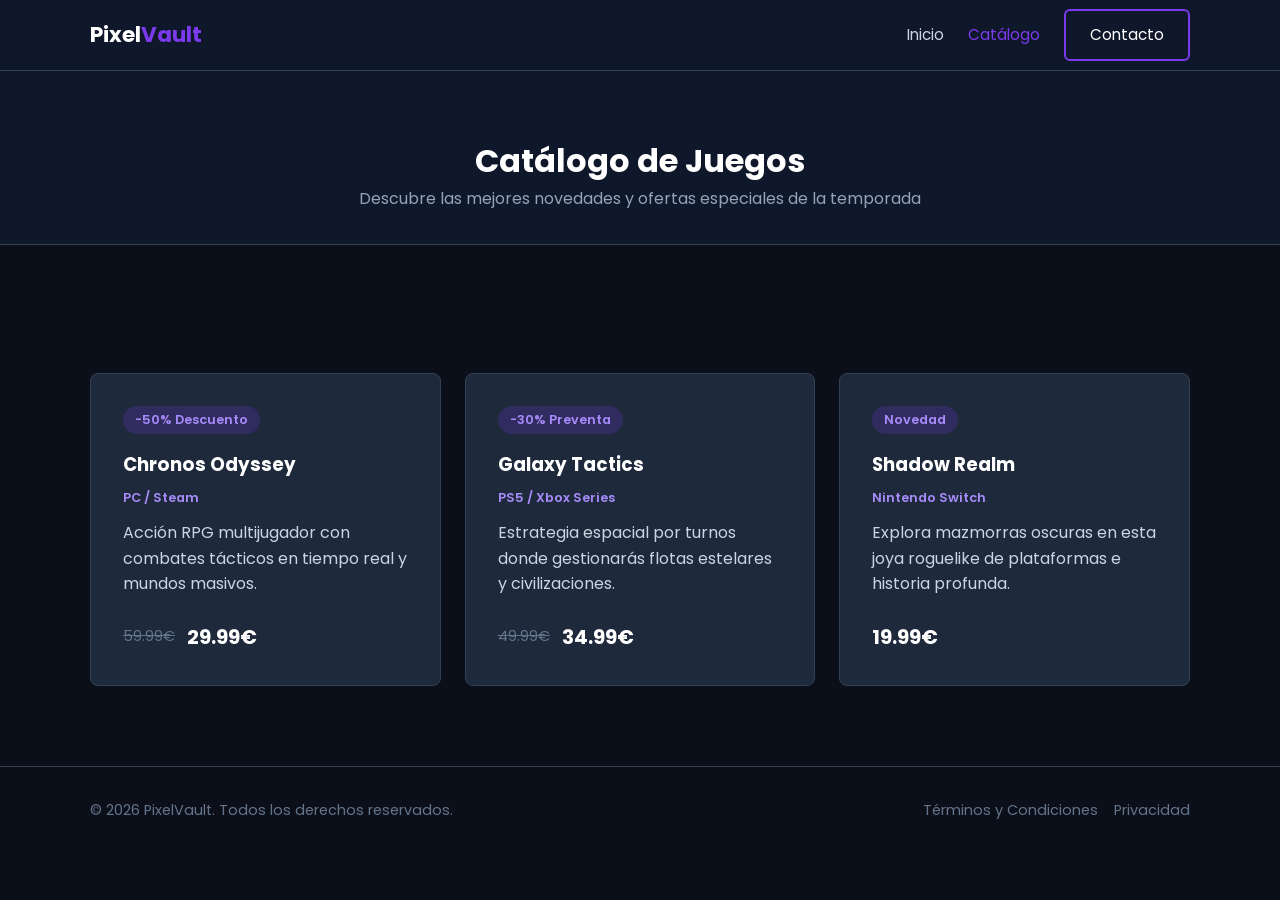
==== catalogo.html @ 60fe0678 "Práctica 3. Creación página web" ====
<!DOCTYPE html>
<html lang="es">
<head>
    <meta charset="UTF-8">
    <meta name="viewport" content="width=device-width, initial-scale=1.0">
    <title>PixelVault &bull; Catálogo de Videojuegos</title>
    <link rel="preconnect" href="https://fonts.googleapis.com">
    <link rel="preconnect" href="https://fonts.gstatic.com" crossorigin>
    <link href="https://fonts.googleapis.com/css2?family=Poppins:wght@300;400;600;700&display=swap" rel="stylesheet">
    <link rel="stylesheet" href="styles.css">
</head>
<body>

    <header class="header">
        <div class="container navbar">
            <a href="index.html" class="brand-logo">Pixel<span>Vault</span></a>
            <nav class="nav-links">
                <a href="index.html">Inicio</a>
                <a href="catalogo.html" class="active">Catálogo</a>
                <a href="contacto.html" class="btn btn-outline">Contacto</a>
            </nav>
        </div>
    </header>

    <main>
        <section class="page-header">
            <div class="container">
                <h1>Catálogo de Juegos</h1>
                <p>Descubre las mejores novedades y ofertas especiales de la temporada</p>
            </div>
        </section>

        <section class="catalog-section">
            <div class="container">
                <div class="cards-grid">
                    <article class="card catalog-card">
                        <div class="card-badge">-50% Descuento</div>
                        <h3>Chronos Odyssey</h3>
                        <p class="platform-tag">PC / Steam</p>
                        <p>Acción RPG multijugador con combates tácticos en tiempo real y mundos masivos.</p>
                        <div class="price-box">
                            <span class="old-price">59.99€</span>
                            <span class="price">29.99€</span>
                        </div>
                    </article>

                    <article class="card catalog-card">
                        <div class="card-badge">-30% Preventa</div>
                        <h3>Galaxy Tactics</h3>
                        <p class="platform-tag">PS5 / Xbox Series</p>
                        <p>Estrategia espacial por turnos donde gestionarás flotas estelares y civilizaciones.</p>
                        <div class="price-box">
                            <span class="old-price">49.99€</span>
                            <span class="price">34.99€</span>
                        </div>
                    </article>

                    <article class="card catalog-card">
                        <div class="card-badge">Novedad</div>
                        <h3>Shadow Realm</h3>
                        <p class="platform-tag">Nintendo Switch</p>
                        <p>Explora mazmorras oscuras en esta joya roguelike de plataformas e historia profunda.</p>
                        <div class="price-box">
                            <span class="price">19.99€</span>
                        </div>
                    </article>
                </div>
            </div>
        </section>
    </main>

    <footer class="footer">
        <div class="container footer-content">
            <p>&copy; 2026 PixelVault. Todos los derechos reservados.</p>
            <div class="footer-links">
                <a href="#">Términos y Condiciones</a>
                <a href="#">Privacidad</a>
            </div>
        </div>
    </footer>

</body>
</html>
---- styles.css ----
:root {
    --primary: #7c3aed;
    --primary-hover: #6d28d9;
    --dark: #0f172a;
    --text: #cbd5e1;
    --light-bg: #1e293b;
    --white: #ffffff;
    --border: #334155;
    --font-main: 'Poppins', sans-serif;
    --transition: all 0.25s ease;
}

* {
    margin: 0;
    padding: 0;
    box-sizing: border-box;
}

body {
    font-family: var(--font-main);
    color: var(--text);
    background-color: #0b0f19;
    line-height: 1.6;
}

a {
    text-decoration: none;
    color: inherit;
}

.container {
    width: 90%;
    max-width: 1100px;
    margin: 0 auto;
}

.btn {
    display: inline-block;
    padding: 0.75rem 1.5rem;
    border-radius: 6px;
    font-weight: 600;
    font-size: 0.95rem;
    cursor: pointer;
    transition: var(--transition);
    border: 2px solid transparent;
}

.btn-primary {
    background-color: var(--primary);
    color: var(--white);
}

.btn-primary:hover {
    background-color: var(--primary-hover);
}

.btn-secondary {
    background-color: var(--light-bg);
    color: var(--white);
    border-color: var(--border);
}

.btn-secondary:hover {
    background-color: #334155;
}

.btn-outline {
    border-color: var(--primary);
    color: var(--white);
}

.btn-outline:hover {
    background-color: var(--primary);
    color: var(--white);
}

.btn-block {
    width: 100%;
}

.header {
    background-color: #0f172a;
    border-bottom: 1px solid var(--border);
    position: sticky;
    top: 0;
    z-index: 100;
}

.navbar {
    display: flex;
    justify-content: space-between;
    align-items: center;
    height: 70px;
}

.brand-logo {
    font-size: 1.35rem;
    font-weight: 700;
    color: var(--white);
}

.brand-logo span {
    color: var(--primary);
}

.nav-links {
    display: flex;
    align-items: center;
    gap: 1.5rem;
}

.nav-links a {
    font-size: 0.95rem;
    font-weight: 400;
    transition: var(--transition);
}

.nav-links a:hover,
.nav-links a.active {
    color: var(--primary);
}

.hero {
    padding: 5rem 0;
    background-color: #0f172a;
}

.hero-content {
    display: flex;
    align-items: center;
    justify-content: space-between;
    gap: 3rem;
}

.hero-text {
    flex: 1;
}

.hero-text h1 {
    font-size: 2.5rem;
    color: var(--white);
    line-height: 1.2;
    margin-bottom: 1rem;
}

.hero-text p {
    font-size: 1.1rem;
    margin-bottom: 1.8rem;
    color: #94a3b8;
}

.hero-actions {
    display: flex;
    gap: 1rem;
}

.hero-card {
    flex: 0.8;
    background-color: var(--light-bg);
    padding: 2.5rem;
    border-radius: 12px;
    border: 1px solid var(--border);
    box-shadow: 0 10px 25px -5px rgba(0, 0, 0, 0.3);
}

.card-badge {
    display: inline-block;
    padding: 0.25rem 0.75rem;
    background-color: rgba(124, 58, 237, 0.2);
    color: #a78bfa;
    font-size: 0.8rem;
    font-weight: 600;
    border-radius: 20px;
    margin-bottom: 1rem;
}

.hero-card h3 {
    font-size: 1.3rem;
    color: var(--white);
    margin-bottom: 0.5rem;
}

.services, .catalog-section {
    padding: 5rem 0;
}

.section-title, .page-header {
    text-align: center;
    margin-bottom: 3rem;
}

.page-header {
    padding: 4rem 0 2rem;
    background-color: #0f172a;
    border-bottom: 1px solid var(--border);
}

.section-title h2, .page-header h1 {
    font-size: 2rem;
    color: var(--white);
}

.section-title p, .page-header p {
    color: #94a3b8;
}

.cards-grid {
    display: flex;
    gap: 1.5rem;
    justify-content: space-between;
}

.card {
    flex: 1;
    background-color: var(--light-bg);
    padding: 2rem;
    border: 1px solid var(--border);
    border-radius: 8px;
    transition: var(--transition);
}

.card:hover {
    border-color: var(--primary);
    transform: translateY(-4px);
}

.card-icon {
    font-size: 0.85rem;
    font-weight: 700;
    background-color: var(--primary);
    color: var(--white);
    width: 45px;
    height: 45px;
    display: flex;
    align-items: center;
    justify-content: center;
    border-radius: 8px;
    margin-bottom: 1rem;
}

.card h3 {
    font-size: 1.15rem;
    color: var(--white);
    margin-bottom: 0.5rem;
}

.platform-tag {
    font-size: 0.8rem;
    color: #a78bfa;
    font-weight: 600;
    margin-bottom: 0.75rem;
}

.price-box {
    margin-top: 1.5rem;
    display: flex;
    align-items: center;
    gap: 0.75rem;
}

.old-price {
    text-decoration: line-through;
    color: #64748b;
    font-size: 0.9rem;
}

.price {
    font-size: 1.25rem;
    font-weight: 700;
    color: var(--white);
}

.contact {
    padding: 5rem 0;
}

.contact-box {
    display: flex;
    gap: 3rem;
    background-color: var(--light-bg);
    border: 1px solid var(--border);
    padding: 3rem;
    border-radius: 12px;
}

.contact-info {
    flex: 1;
}

.contact-info h2 {
    font-size: 1.8rem;
    color: var(--white);
    margin-bottom: 1rem;
}

.contact-info p {
    color: #94a3b8;
    margin-bottom: 2rem;
}

.info-item {
    margin-bottom: 0.75rem;
}

.contact-form {
    flex: 1;
    display: flex;
    flex-direction: column;
    gap: 1.2rem;
}

.form-group {
    display: flex;
    flex-direction: column;
    gap: 0.4rem;
}

.form-group label {
    font-size: 0.9rem;
    font-weight: 600;
    color: var(--white);
}

.form-group input,
.form-group textarea {
    padding: 0.75rem;
    border: 1px solid var(--border);
    border-radius: 6px;
    font-family: inherit;
    font-size: 0.95rem;
    background-color: #0b0f19;
    color: var(--white);
    outline: none;
    transition: var(--transition);
}

.form-group input:focus,
.form-group textarea:focus {
    border-color: var(--primary);
}

.footer {
    background-color: #0b0f19;
    color: #64748b;
    padding: 2rem 0;
    font-size: 0.9rem;
    border-top: 1px solid var(--border);
}

.footer-content {
    display: flex;
    justify-content: space-between;
    align-items: center;
}

.footer-links {
    display: flex;
    gap: 1rem;
}

.footer-links a:hover {
    color: var(--white);
}

@media (max-width: 768px) {
    .navbar,
    .hero-content,
    .cards-grid,
    .contact-box,
    .footer-content {
        flex-direction: column;
        text-align: center;
    }

    .hero-actions {
        justify-content: center;
    }

    .contact-info {
        text-align: left;
    }

    .form-group {
        text-align: left;
    }
}
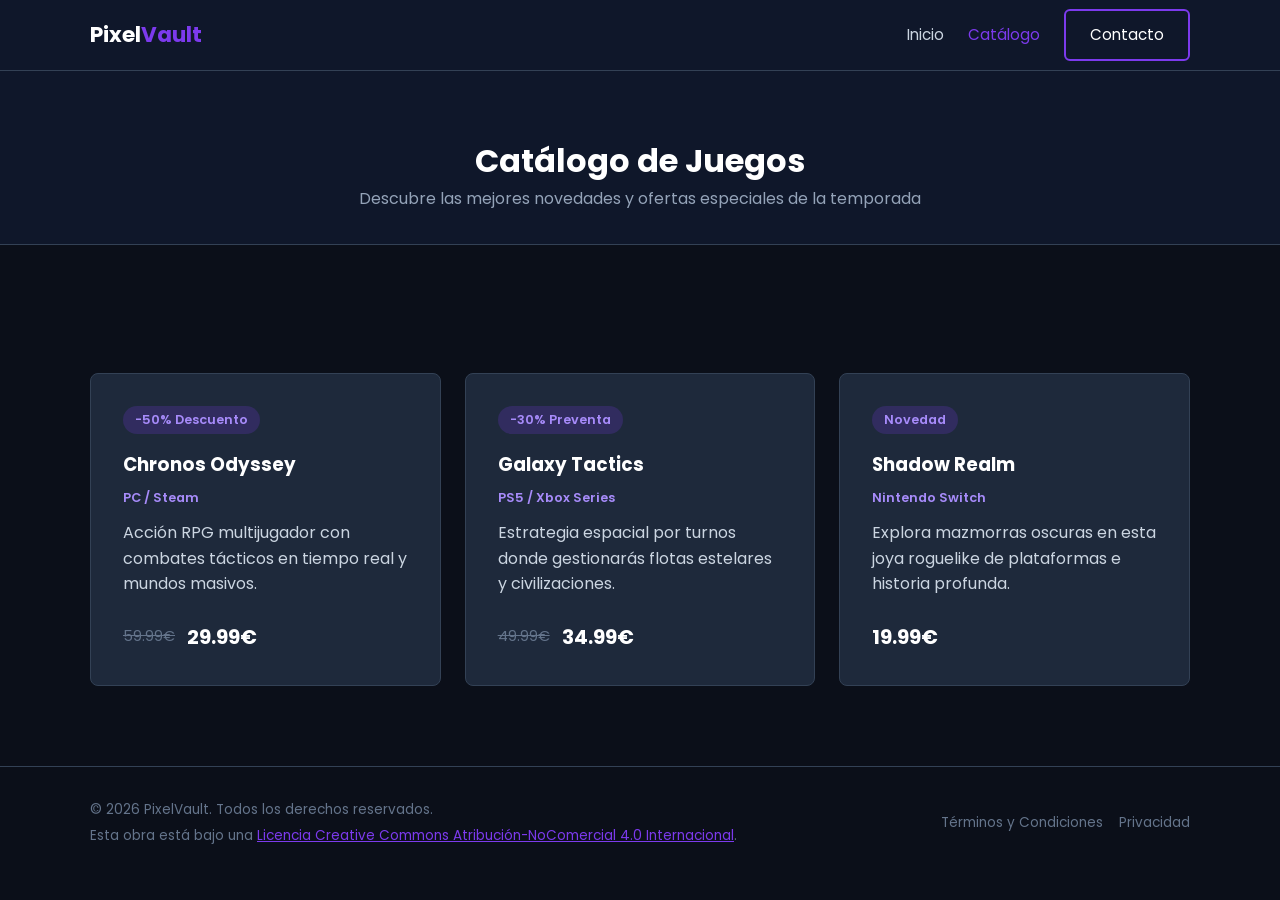
==== commit 0cab5fe0: "practica 5" ====
--- a/catalogo.html
+++ b/catalogo.html
@@ -4,6 +4,7 @@
     <meta charset="UTF-8">
     <meta name="viewport" content="width=device-width, initial-scale=1.0">
     <title>PixelVault &bull; Catálogo de Videojuegos</title>
+    <link rel="icon" type="image/x-icon" href="favicon.ico">
     <link rel="preconnect" href="https://fonts.googleapis.com">
     <link rel="preconnect" href="https://fonts.gstatic.com" crossorigin>
     <link href="https://fonts.googleapis.com/css2?family=Poppins:wght@300;400;600;700&display=swap" rel="stylesheet">
@@ -71,7 +72,12 @@
 
     <footer class="footer">
         <div class="container footer-content">
-            <p>&copy; 2026 PixelVault. Todos los derechos reservados.</p>
+            <div class="footer-info">
+                <p>&copy; 2026 PixelVault. Todos los derechos reservados.</p>
+                <p class="cc-license">
+                    Esta obra está bajo una <a rel="license" href="https://creativecommons.org/licenses/by-nc/4.0/deed.es" target="_blank">Licencia Creative Commons Atribución-NoComercial 4.0 Internacional</a>.
+                </p>
+            </div>
             <div class="footer-links">
                 <a href="#">Términos y Condiciones</a>
                 <a href="#">Privacidad</a>
--- a/styles.css
+++ b/styles.css
@@ -343,7 +343,7 @@
     background-color: #0b0f19;
     color: #64748b;
     padding: 2rem 0;
-    font-size: 0.9rem;
+    font-size: 0.85rem;
     border-top: 1px solid var(--border);
 }
 
@@ -351,6 +351,18 @@
     display: flex;
     justify-content: space-between;
     align-items: center;
+    gap: 1.5rem;
+}
+
+.footer-info {
+    display: flex;
+    flex-direction: column;
+    gap: 0.25rem;
+}
+
+.cc-license a {
+    color: var(--primary);
+    text-decoration: underline;
 }
 
 .footer-links {
@@ -376,11 +388,9 @@
         justify-content: center;
     }
 
-    .contact-info {
-        text-align: left;
-    }
-
-    .form-group {
-        text-align: left;
+    .contact-info,
+    .form-group,
+    .footer-info {
+        text-align: center;
     }
 }
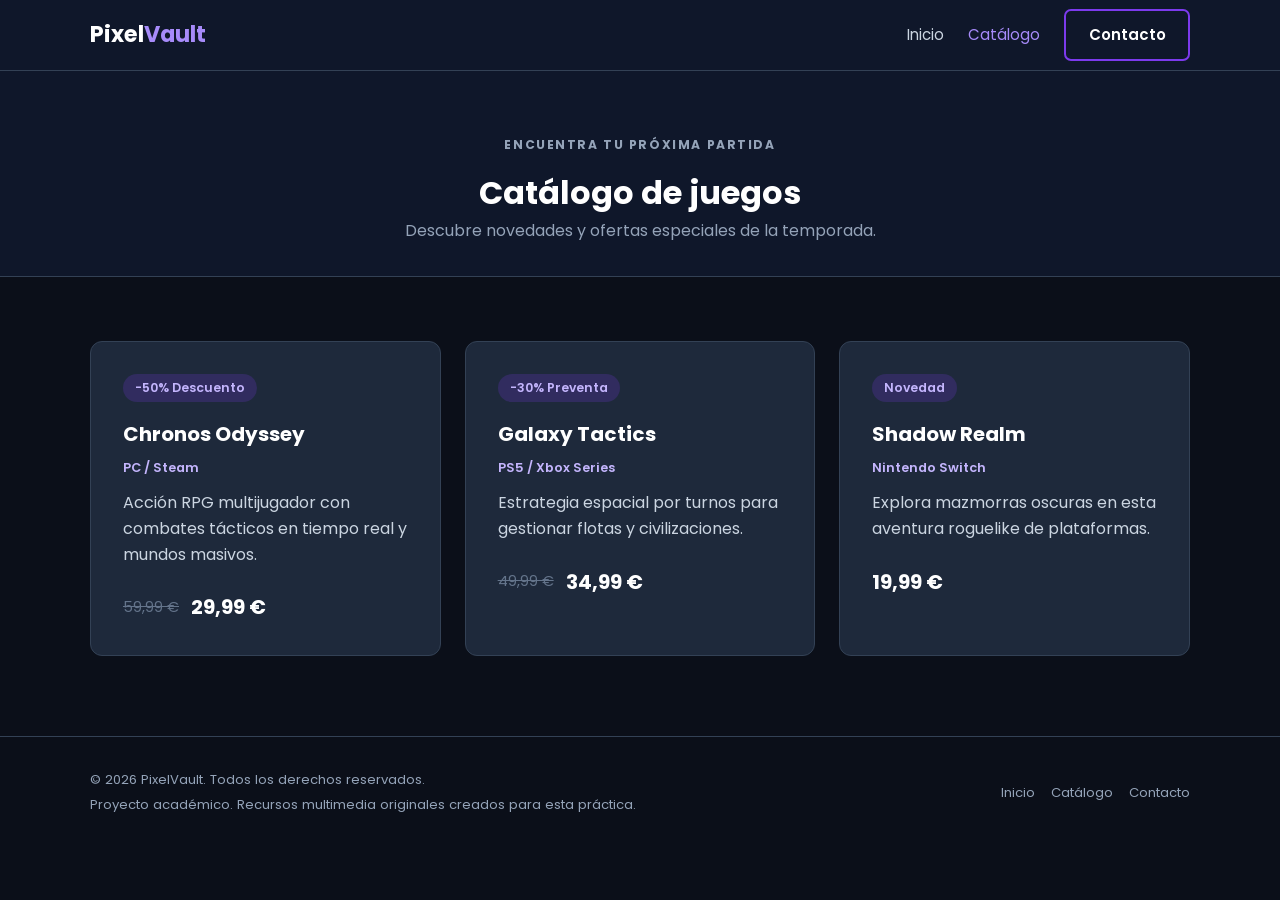
==== commit 3b03ec95: "multimedia2" ====
--- a/catalogo.html
+++ b/catalogo.html
@@ -1,89 +1,44 @@
 <!DOCTYPE html>
 <html lang="es">
 <head>
-    <meta charset="UTF-8">
-    <meta name="viewport" content="width=device-width, initial-scale=1.0">
-    <title>PixelVault &bull; Catálogo de Videojuegos</title>
-    <link rel="icon" type="image/x-icon" href="favicon.ico">
-    <link rel="preconnect" href="https://fonts.googleapis.com">
-    <link rel="preconnect" href="https://fonts.gstatic.com" crossorigin>
-    <link href="https://fonts.googleapis.com/css2?family=Poppins:wght@300;400;600;700&display=swap" rel="stylesheet">
-    <link rel="stylesheet" href="styles.css">
+  <meta charset="UTF-8">
+  <meta name="viewport" content="width=device-width, initial-scale=1.0">
+  <meta name="description" content="PixelVault: catálogo de videojuegos y novedades para tus plataformas favoritas.">
+  <title>PixelVault · Catálogo</title>
+  <link rel="preconnect" href="https://fonts.googleapis.com">
+  <link rel="preconnect" href="https://fonts.gstatic.com" crossorigin>
+  <link href="https://fonts.googleapis.com/css2?family=Poppins:wght@300;400;600;700&display=swap" rel="stylesheet">
+  <link rel="stylesheet" href="styles.css">
 </head>
 <body>
-
-    <header class="header">
-        <div class="container navbar">
-            <a href="index.html" class="brand-logo">Pixel<span>Vault</span></a>
-            <nav class="nav-links">
-                <a href="index.html">Inicio</a>
-                <a href="catalogo.html" class="active">Catálogo</a>
-                <a href="contacto.html" class="btn btn-outline">Contacto</a>
-            </nav>
-        </div>
-    </header>
-
-    <main>
-        <section class="page-header">
-            <div class="container">
-                <h1>Catálogo de Juegos</h1>
-                <p>Descubre las mejores novedades y ofertas especiales de la temporada</p>
-            </div>
-        </section>
-
-        <section class="catalog-section">
-            <div class="container">
-                <div class="cards-grid">
-                    <article class="card catalog-card">
-                        <div class="card-badge">-50% Descuento</div>
-                        <h3>Chronos Odyssey</h3>
-                        <p class="platform-tag">PC / Steam</p>
-                        <p>Acción RPG multijugador con combates tácticos en tiempo real y mundos masivos.</p>
-                        <div class="price-box">
-                            <span class="old-price">59.99€</span>
-                            <span class="price">29.99€</span>
-                        </div>
-                    </article>
-
-                    <article class="card catalog-card">
-                        <div class="card-badge">-30% Preventa</div>
-                        <h3>Galaxy Tactics</h3>
-                        <p class="platform-tag">PS5 / Xbox Series</p>
-                        <p>Estrategia espacial por turnos donde gestionarás flotas estelares y civilizaciones.</p>
-                        <div class="price-box">
-                            <span class="old-price">49.99€</span>
-                            <span class="price">34.99€</span>
-                        </div>
-                    </article>
-
-                    <article class="card catalog-card">
-                        <div class="card-badge">Novedad</div>
-                        <h3>Shadow Realm</h3>
-                        <p class="platform-tag">Nintendo Switch</p>
-                        <p>Explora mazmorras oscuras en esta joya roguelike de plataformas e historia profunda.</p>
-                        <div class="price-box">
-                            <span class="price">19.99€</span>
-                        </div>
-                    </article>
-                </div>
-            </div>
-        </section>
-    </main>
-
-    <footer class="footer">
-        <div class="container footer-content">
-            <div class="footer-info">
-                <p>&copy; 2026 PixelVault. Todos los derechos reservados.</p>
-                <p class="cc-license">
-                    Esta obra está bajo una <a rel="license" href="https://creativecommons.org/licenses/by-nc/4.0/deed.es" target="_blank">Licencia Creative Commons Atribución-NoComercial 4.0 Internacional</a>.
-                </p>
-            </div>
-            <div class="footer-links">
-                <a href="#">Términos y Condiciones</a>
-                <a href="#">Privacidad</a>
-            </div>
-        </div>
-    </footer>
-
+<header class="header">
+  <div class="container navbar">
+    <a href="index.html" class="brand-logo" aria-label="PixelVault, inicio">Pixel<span>Vault</span></a>
+    <button class="menu-toggle" aria-label="Abrir menú" aria-expanded="false">☰</button>
+    <nav class="nav-links" aria-label="Navegación principal">
+      <a href="index.html" class="">Inicio</a>
+      <a href="catalogo.html" class="active">Catálogo</a>
+      <a href="contacto.html" class="btn btn-outline ">Contacto</a>
+    </nav>
+  </div>
+</header>
+<main>
+<section class="page-header"><div class="container"><p class="eyebrow">ENCUENTRA TU PRÓXIMA PARTIDA</p><h1>Catálogo de juegos</h1><p>Descubre novedades y ofertas especiales de la temporada.</p></div></section>
+<section class="catalog-section section"><div class="container"><div class="cards-grid catalog-grid">
+  <article class="card catalog-card"><span class="card-badge">-50% Descuento</span><h2>Chronos Odyssey</h2><p class="platform-tag">PC / Steam</p><p>Acción RPG multijugador con combates tácticos en tiempo real y mundos masivos.</p><div class="price-box"><span class="old-price">59,99 €</span><span class="price">29,99 €</span></div></article>
+  <article class="card catalog-card"><span class="card-badge">-30% Preventa</span><h2>Galaxy Tactics</h2><p class="platform-tag">PS5 / Xbox Series</p><p>Estrategia espacial por turnos para gestionar flotas y civilizaciones.</p><div class="price-box"><span class="old-price">49,99 €</span><span class="price">34,99 €</span></div></article>
+  <article class="card catalog-card"><span class="card-badge">Novedad</span><h2>Shadow Realm</h2><p class="platform-tag">Nintendo Switch</p><p>Explora mazmorras oscuras en esta aventura roguelike de plataformas.</p><div class="price-box"><span class="price">19,99 €</span></div></article>
+</div></div></section>
+</main>
+<footer class="footer">
+  <div class="container footer-content">
+    <div class="footer-info">
+      <p>© 2026 PixelVault. Todos los derechos reservados.</p>
+      <p class="cc-license">Proyecto académico. Recursos multimedia originales creados para esta práctica.</p>
+    </div>
+    <div class="footer-links"><a href="index.html">Inicio</a><a href="catalogo.html">Catálogo</a><a href="contacto.html">Contacto</a></div>
+  </div>
+</footer>
+<script src="script.js"></script>
 </body>
 </html>
--- a/styles.css
+++ b/styles.css
@@ -1,396 +1,102 @@
-:root {
-    --primary: #7c3aed;
-    --primary-hover: #6d28d9;
-    --dark: #0f172a;
-    --text: #cbd5e1;
-    --light-bg: #1e293b;
-    --white: #ffffff;
-    --border: #334155;
-    --font-main: 'Poppins', sans-serif;
-    --transition: all 0.25s ease;
+ :root {
+  --primary:#7c3aed; --primary-hover:#6d28d9; --dark:#0b0f19;
+  --panel:#1e293b; --text:#cbd5e1; --muted:#94a3b8; --white:#fff;
+  --border:#334155; --font-main:'Poppins',sans-serif; --transition:all .25s ease;
 }
+*{margin:0;padding:0;box-sizing:border-box}
+html{scroll-behavior:smooth}
+body{font-family:var(--font-main);color:var(--text);background:var(--dark);line-height:1.6}
+a{color:inherit;text-decoration:none}
+.container{width:min(1100px,90%);margin-inline:auto}
+.section{padding:5rem 0}
+.btn{display:inline-block;padding:.75rem 1.4rem;border:2px solid transparent;border-radius:7px;font-weight:600;font-size:.93rem;cursor:pointer;transition:var(--transition)}
+.btn-primary{background:var(--primary);color:var(--white)}
+.btn-primary:hover{background:var(--primary-hover);transform:translateY(-2px)}
+.btn-secondary{background:var(--panel);border-color:var(--border);color:var(--white)}
+.btn-secondary:hover{border-color:var(--primary)}
+.btn-outline{border-color:var(--primary);color:var(--white)}
+.btn-outline:hover,.btn-outline.active{background:var(--primary);color:var(--white)}
+.btn-block{width:100%}
+.header{position:sticky;top:0;z-index:10;background:#0f172a;border-bottom:1px solid var(--border)}
+.navbar{min-height:70px;display:flex;align-items:center;justify-content:space-between;gap:1rem}
+.brand-logo{font-size:1.4rem;font-weight:700;color:var(--white)}
+.brand-logo span{color:#a78bfa}
+.nav-links{display:flex;align-items:center;gap:1.5rem}
+.nav-links a{font-size:.94rem;transition:var(--transition)}
+.nav-links a:hover,.nav-links a.active:not(.btn){color:#a78bfa}
+.menu-toggle{display:none;background:transparent;color:var(--white);border:1px solid var(--border);border-radius:6px;padding:.4rem .7rem;font-size:1.2rem}
+.hero{padding:5rem 0;background:radial-gradient(ellipse at 80% 30%,#31205a 0,transparent 42%),#0f172a}
+.hero-content{display:grid;grid-template-columns:1.1fr .9fr;align-items:center;gap:3rem}
+.eyebrow{color:#a78bfa;font-size:.76rem;font-weight:700;letter-spacing:.13em;margin-bottom:.8rem}
+.hero-text h1{font-size:clamp(2rem,4vw,3.2rem);line-height:1.15;color:var(--white);margin-bottom:1rem}
+.hero-text>p:not(.eyebrow){font-size:1.08rem;color:var(--muted);margin-bottom:1.8rem;max-width:600px}
+.hero-actions{display:flex;gap:1rem;flex-wrap:wrap}
+.hero-card,.card,.contact-box,.media-copy{background:var(--panel);border:1px solid var(--border);border-radius:12px}
+.hero-card{padding:2.3rem;box-shadow:0 16px 40px #0005}
+.card-badge{display:inline-block;padding:.25rem .75rem;background:#7c3aed33;color:#c4b5fd;font-size:.78rem;font-weight:600;border-radius:20px;margin-bottom:1rem}
+.hero-card h2,.card h2,.card h3{color:var(--white);margin-bottom:.5rem;font-size:1.25rem}
+.hero-art{height:135px;margin-top:1.5rem;border-radius:9px;display:flex;align-items:center;justify-content:center;position:relative;overflow:hidden;background:linear-gradient(120deg,#1e1b4b,#581c87,#0f172a)}
+.hero-art span{font-size:3.6rem;font-weight:700;color:#fff8;letter-spacing:.08em}
+.hero-art i{position:absolute;right:15%;top:15%;font-size:2rem;color:#ddd6fe}
+.section-title,.page-header{text-align:center;margin-bottom:3rem}
+.section-title h2,.page-header h1{font-size:2rem;color:var(--white)}
+.section-title p,.page-header p{color:var(--muted)}
+.cards-grid{display:grid;grid-template-columns:repeat(3,minmax(0,1fr));gap:1.5rem}
+.card{padding:2rem;transition:var(--transition);min-width:0}
+.card:hover{border-color:var(--primary);transform:translateY(-4px)}
+.card-icon{width:45px;height:45px;display:grid;place-items:center;background:var(--primary);color:#fff;border-radius:8px;font-size:.82rem;font-weight:700;margin-bottom:1rem}
+.page-header{padding:4rem 0 2rem;background:#0f172a;border-bottom:1px solid var(--border);margin-bottom:0}
+.catalog-section{padding-top:4rem}
+.platform-tag{font-size:.8rem;color:#c4b5fd;font-weight:600;margin-bottom:.75rem}
+.price-box{display:flex;align-items:center;gap:.75rem;margin-top:1.5rem}
+.old-price{color:#64748b;text-decoration:line-through;font-size:.9rem}
+.price{font-size:1.25rem;color:var(--white);font-weight:700}
+.contact-box{display:grid;grid-template-columns:1fr 1fr;gap:3rem;padding:3rem}
+.contact-info h1{font-size:1.8rem;color:var(--white);margin-bottom:1rem}
+.contact-info>p:not(.eyebrow){color:var(--muted);margin-bottom:2rem}
+.info-item{margin-bottom:1rem}
+.contact-form{display:flex;flex-direction:column;gap:1rem;min-width:0}
+.form-group{display:flex;flex-direction:column;gap:.4rem}
+.form-group label{font-size:.9rem;font-weight:600;color:var(--white)}
+.form-group input,.form-group textarea{width:100%;padding:.8rem;border:1px solid var(--border);border-radius:6px;font:inherit;font-size:.94rem;background:#0b0f19;color:var(--white);outline:none;transition:var(--transition)}
+.form-group input:focus,.form-group textarea:focus{border-color:var(--primary);box-shadow:0 0 0 3px #7c3aed30}
+.form-group textarea{resize:vertical}
+.multimedia{background:#0f172a}
+.media-grid{display:grid;grid-template-columns:1fr 1fr;gap:1.5rem}
+.media-copy{padding:1.7rem;min-width:0}
+.media-copy h2{font-size:1.35rem;color:var(--white);margin-bottom:.5rem}
+.media-copy p:not(.eyebrow){color:var(--muted);margin-bottom:1rem}
+audio,video{display:block;width:100%;max-width:100%;margin-top:1rem;border-radius:8px}
+video{aspect-ratio:16/9;background:#080b12;object-fit:cover}
+.media-note{font-size:.78rem;color:#94a3b8;margin-top:.7rem}
+.footer{padding:2rem 0;border-top:1px solid var(--border);color:#94a3b8;font-size:.82rem}
+.footer-content{display:flex;justify-content:space-between;align-items:center;gap:1.5rem}
+.footer-info{display:flex;flex-direction:column;gap:.25rem}
+.footer-links{display:flex;gap:1rem;flex-wrap:wrap}
+.footer-links a:hover{color:#fff}
+:focus-visible{outline:3px solid #c4b5fd;outline-offset:3px}
 
-* {
-    margin: 0;
-    padding: 0;
-    box-sizing: border-box;
+/* EJEMPLO RESPONSIVE 1: tablet. Dos columnas pasan a una en hero y multimedia. */
+@media(max-width:900px){
+  .hero-content{grid-template-columns:1fr 1fr;gap:1.5rem}
+  .contact-box{gap:1.5rem;padding:2rem}
+  .cards-grid{gap:1rem}
 }
-
-body {
-    font-family: var(--font-main);
-    color: var(--text);
-    background-color: #0b0f19;
-    line-height: 1.6;
+/* EJEMPLO RESPONSIVE 2: móvil. Menú compacto y tarjetas apiladas. */
+@media(max-width:680px){
+  .navbar{min-height:64px;flex-wrap:wrap;padding:.7rem 0}
+  .menu-toggle{display:block}
+  .nav-links{display:none;flex-basis:100%;flex-direction:column;align-items:stretch;gap:.4rem;padding:.5rem 0 1rem}
+  .nav-links.open{display:flex}
+  .nav-links a{padding:.55rem;text-align:center}
+  .hero{padding:3.2rem 0}
+  .hero-content,.cards-grid,.contact-box,.media-grid{grid-template-columns:1fr}
+  .hero-text h1{font-size:2.15rem}
+  .hero-actions{flex-direction:column;align-items:stretch}
+  .hero-actions .btn{text-align:center}
+  .section{padding:3.2rem 0}
+  .contact-box{padding:1.4rem}
+  .section-title{margin-bottom:2rem}
+  .footer-content{flex-direction:column;text-align:center}
+  .footer-links{justify-content:center}
 }
-
-a {
-    text-decoration: none;
-    color: inherit;
-}
-
-.container {
-    width: 90%;
-    max-width: 1100px;
-    margin: 0 auto;
-}
-
-.btn {
-    display: inline-block;
-    padding: 0.75rem 1.5rem;
-    border-radius: 6px;
-    font-weight: 600;
-    font-size: 0.95rem;
-    cursor: pointer;
-    transition: var(--transition);
-    border: 2px solid transparent;
-}
-
-.btn-primary {
-    background-color: var(--primary);
-    color: var(--white);
-}
-
-.btn-primary:hover {
-    background-color: var(--primary-hover);
-}
-
-.btn-secondary {
-    background-color: var(--light-bg);
-    color: var(--white);
-    border-color: var(--border);
-}
-
-.btn-secondary:hover {
-    background-color: #334155;
-}
-
-.btn-outline {
-    border-color: var(--primary);
-    color: var(--white);
-}
-
-.btn-outline:hover {
-    background-color: var(--primary);
-    color: var(--white);
-}
-
-.btn-block {
-    width: 100%;
-}
-
-.header {
-    background-color: #0f172a;
-    border-bottom: 1px solid var(--border);
-    position: sticky;
-    top: 0;
-    z-index: 100;
-}
-
-.navbar {
-    display: flex;
-    justify-content: space-between;
-    align-items: center;
-    height: 70px;
-}
-
-.brand-logo {
-    font-size: 1.35rem;
-    font-weight: 700;
-    color: var(--white);
-}
-
-.brand-logo span {
-    color: var(--primary);
-}
-
-.nav-links {
-    display: flex;
-    align-items: center;
-    gap: 1.5rem;
-}
-
-.nav-links a {
-    font-size: 0.95rem;
-    font-weight: 400;
-    transition: var(--transition);
-}
-
-.nav-links a:hover,
-.nav-links a.active {
-    color: var(--primary);
-}
-
-.hero {
-    padding: 5rem 0;
-    background-color: #0f172a;
-}
-
-.hero-content {
-    display: flex;
-    align-items: center;
-    justify-content: space-between;
-    gap: 3rem;
-}
-
-.hero-text {
-    flex: 1;
-}
-
-.hero-text h1 {
-    font-size: 2.5rem;
-    color: var(--white);
-    line-height: 1.2;
-    margin-bottom: 1rem;
-}
-
-.hero-text p {
-    font-size: 1.1rem;
-    margin-bottom: 1.8rem;
-    color: #94a3b8;
-}
-
-.hero-actions {
-    display: flex;
-    gap: 1rem;
-}
-
-.hero-card {
-    flex: 0.8;
-    background-color: var(--light-bg);
-    padding: 2.5rem;
-    border-radius: 12px;
-    border: 1px solid var(--border);
-    box-shadow: 0 10px 25px -5px rgba(0, 0, 0, 0.3);
-}
-
-.card-badge {
-    display: inline-block;
-    padding: 0.25rem 0.75rem;
-    background-color: rgba(124, 58, 237, 0.2);
-    color: #a78bfa;
-    font-size: 0.8rem;
-    font-weight: 600;
-    border-radius: 20px;
-    margin-bottom: 1rem;
-}
-
-.hero-card h3 {
-    font-size: 1.3rem;
-    color: var(--white);
-    margin-bottom: 0.5rem;
-}
-
-.services, .catalog-section {
-    padding: 5rem 0;
-}
-
-.section-title, .page-header {
-    text-align: center;
-    margin-bottom: 3rem;
-}
-
-.page-header {
-    padding: 4rem 0 2rem;
-    background-color: #0f172a;
-    border-bottom: 1px solid var(--border);
-}
-
-.section-title h2, .page-header h1 {
-    font-size: 2rem;
-    color: var(--white);
-}
-
-.section-title p, .page-header p {
-    color: #94a3b8;
-}
-
-.cards-grid {
-    display: flex;
-    gap: 1.5rem;
-    justify-content: space-between;
-}
-
-.card {
-    flex: 1;
-    background-color: var(--light-bg);
-    padding: 2rem;
-    border: 1px solid var(--border);
-    border-radius: 8px;
-    transition: var(--transition);
-}
-
-.card:hover {
-    border-color: var(--primary);
-    transform: translateY(-4px);
-}
-
-.card-icon {
-    font-size: 0.85rem;
-    font-weight: 700;
-    background-color: var(--primary);
-    color: var(--white);
-    width: 45px;
-    height: 45px;
-    display: flex;
-    align-items: center;
-    justify-content: center;
-    border-radius: 8px;
-    margin-bottom: 1rem;
-}
-
-.card h3 {
-    font-size: 1.15rem;
-    color: var(--white);
-    margin-bottom: 0.5rem;
-}
-
-.platform-tag {
-    font-size: 0.8rem;
-    color: #a78bfa;
-    font-weight: 600;
-    margin-bottom: 0.75rem;
-}
-
-.price-box {
-    margin-top: 1.5rem;
-    display: flex;
-    align-items: center;
-    gap: 0.75rem;
-}
-
-.old-price {
-    text-decoration: line-through;
-    color: #64748b;
-    font-size: 0.9rem;
-}
-
-.price {
-    font-size: 1.25rem;
-    font-weight: 700;
-    color: var(--white);
-}
-
-.contact {
-    padding: 5rem 0;
-}
-
-.contact-box {
-    display: flex;
-    gap: 3rem;
-    background-color: var(--light-bg);
-    border: 1px solid var(--border);
-    padding: 3rem;
-    border-radius: 12px;
-}
-
-.contact-info {
-    flex: 1;
-}
-
-.contact-info h2 {
-    font-size: 1.8rem;
-    color: var(--white);
-    margin-bottom: 1rem;
-}
-
-.contact-info p {
-    color: #94a3b8;
-    margin-bottom: 2rem;
-}
-
-.info-item {
-    margin-bottom: 0.75rem;
-}
-
-.contact-form {
-    flex: 1;
-    display: flex;
-    flex-direction: column;
-    gap: 1.2rem;
-}
-
-.form-group {
-    display: flex;
-    flex-direction: column;
-    gap: 0.4rem;
-}
-
-.form-group label {
-    font-size: 0.9rem;
-    font-weight: 600;
-    color: var(--white);
-}
-
-.form-group input,
-.form-group textarea {
-    padding: 0.75rem;
-    border: 1px solid var(--border);
-    border-radius: 6px;
-    font-family: inherit;
-    font-size: 0.95rem;
-    background-color: #0b0f19;
-    color: var(--white);
-    outline: none;
-    transition: var(--transition);
-}
-
-.form-group input:focus,
-.form-group textarea:focus {
-    border-color: var(--primary);
-}
-
-.footer {
-    background-color: #0b0f19;
-    color: #64748b;
-    padding: 2rem 0;
-    font-size: 0.85rem;
-    border-top: 1px solid var(--border);
-}
-
-.footer-content {
-    display: flex;
-    justify-content: space-between;
-    align-items: center;
-    gap: 1.5rem;
-}
-
-.footer-info {
-    display: flex;
-    flex-direction: column;
-    gap: 0.25rem;
-}
-
-.cc-license a {
-    color: var(--primary);
-    text-decoration: underline;
-}
-
-.footer-links {
-    display: flex;
-    gap: 1rem;
-}
-
-.footer-links a:hover {
-    color: var(--white);
-}
-
-@media (max-width: 768px) {
-    .navbar,
-    .hero-content,
-    .cards-grid,
-    .contact-box,
-    .footer-content {
-        flex-direction: column;
-        text-align: center;
-    }
-
-    .hero-actions {
-        justify-content: center;
-    }
-
-    .contact-info,
-    .form-group,
-    .footer-info {
-        text-align: center;
-    }
-}
